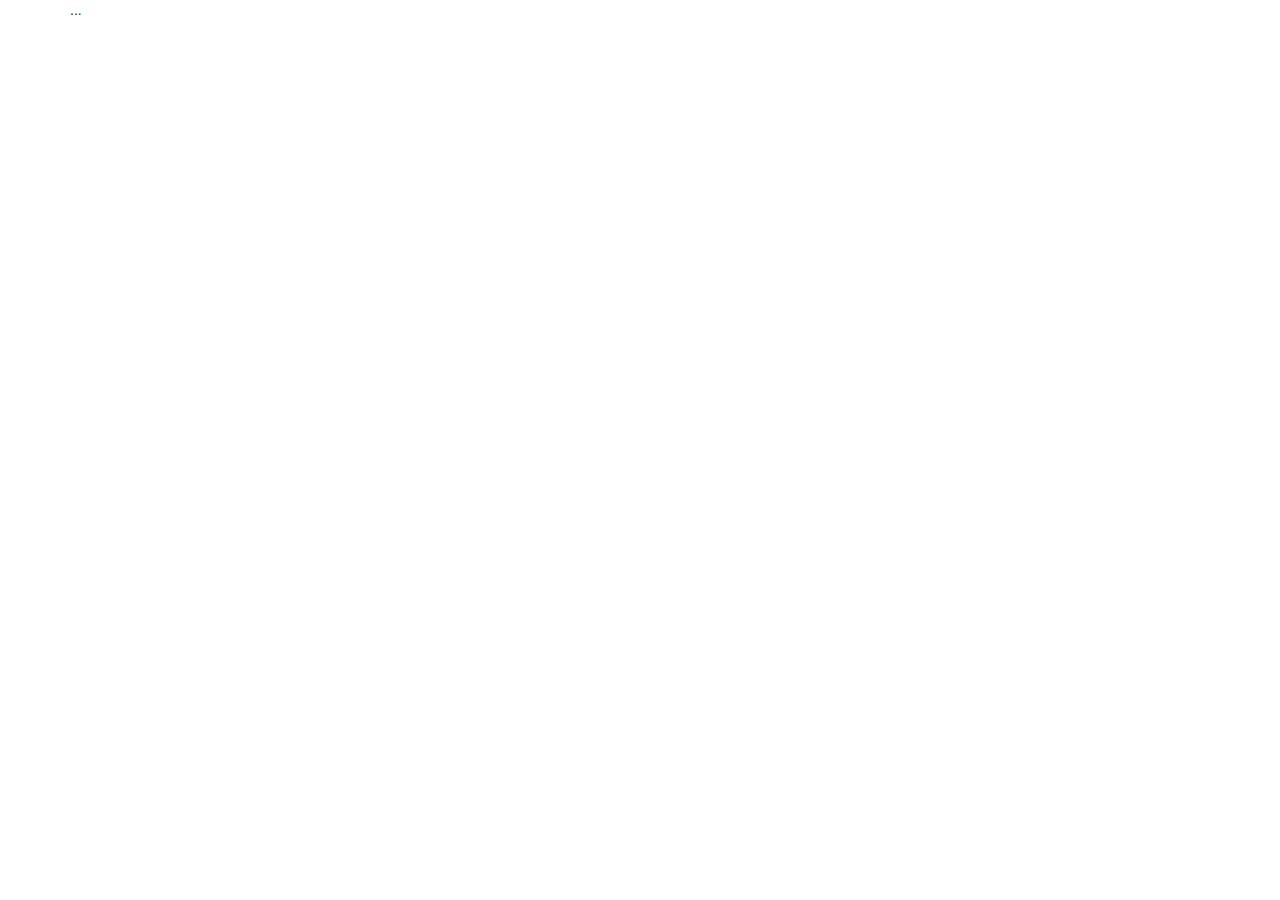
==== finance/internet-money-make/index.html @ 581698b9 "заготовка калькулятора заработка в интернете" ====
<!DOCTYPE html>
<html>
<head>
	<title>Калькулятор инвестиций</title>
	<meta charset="utf-8">
	<link href="https://stackpath.bootstrapcdn.com/bootstrap/3.4.1/css/bootstrap.min.css" rel="stylesheet" integrity="sha384-HSMxcRTRxnN+Bdg0JdbxYKrThecOKuH5zCYotlSAcp1+c8xmyTe9GYg1l9a69psu" crossorigin="anonymous">
	<script src="calcInternetMoneyMake.js"></script>
	<link rel="stylesheet" href="./calcInternetMoneyMake.css">
</head>
<body>
	<div class="container">			
		<div id="calcInternetMoneyMake"></div>
	</div>
	<script>
		calcInternetMoneyMake.init('#calcInternetMoneyMake');
	</script>
</body>
</html>
---- finance/internet-money-make/calcInternetMoneyMake.css ----
/**/
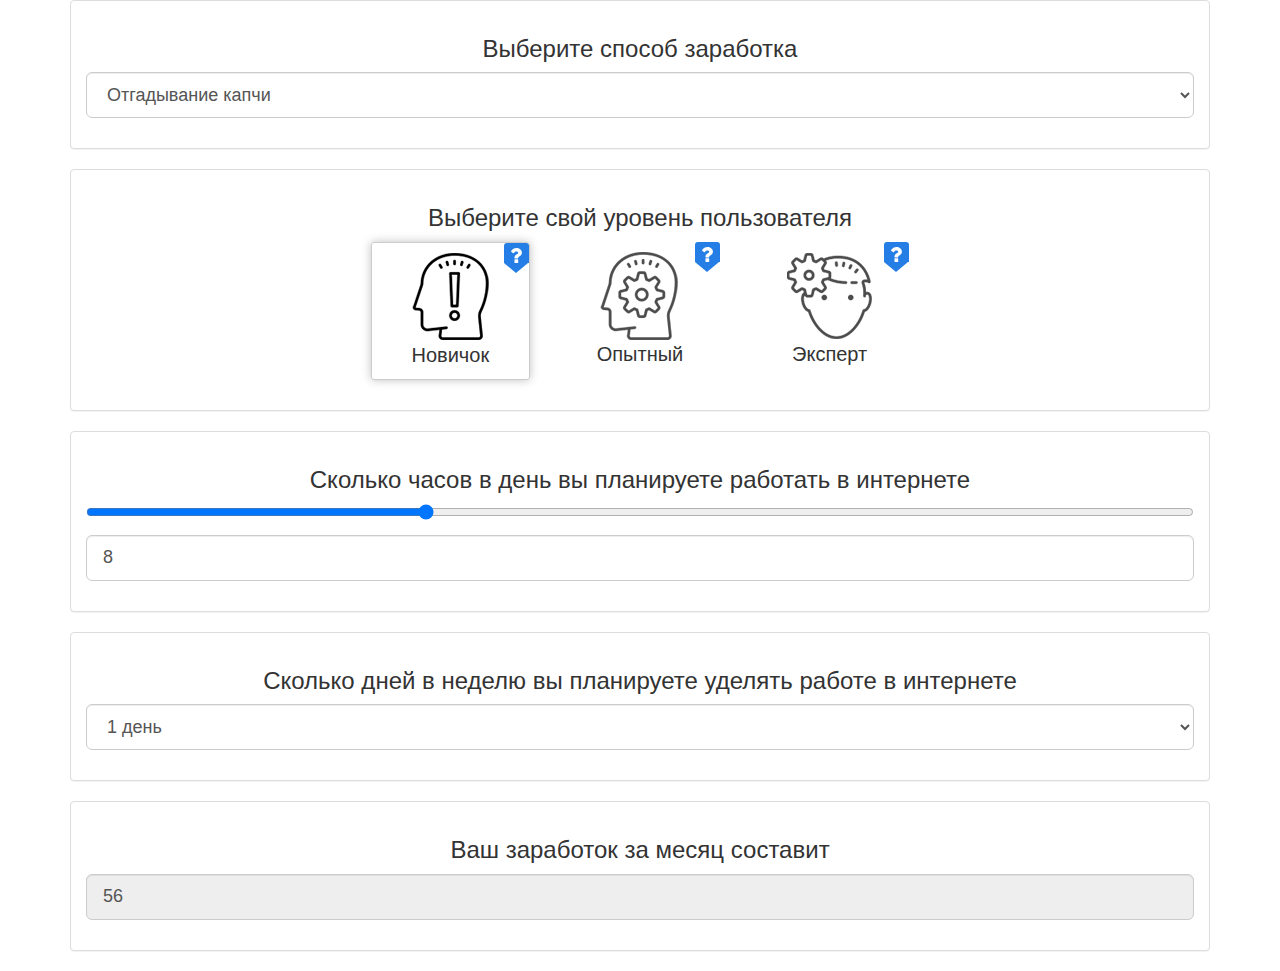
==== commit 39c323c0: "Калькулятор заработка в интернете - базовая реализация" ====
--- a/finance/internet-money-make/index.html
+++ b/finance/internet-money-make/index.html
@@ -1,7 +1,7 @@
 <!DOCTYPE html>
 <html>
 <head>
-	<title>Калькулятор инвестиций</title>
+	<title>Калькулятор заработка в интернете</title>
 	<meta charset="utf-8">
 	<link href="https://stackpath.bootstrapcdn.com/bootstrap/3.4.1/css/bootstrap.min.css" rel="stylesheet" integrity="sha384-HSMxcRTRxnN+Bdg0JdbxYKrThecOKuH5zCYotlSAcp1+c8xmyTe9GYg1l9a69psu" crossorigin="anonymous">
 	<script src="calcInternetMoneyMake.js"></script>
--- a/finance/internet-money-make/calcInternetMoneyMake.css
+++ b/finance/internet-money-make/calcInternetMoneyMake.css
@@ -1 +1,66 @@
-/**/
+.options-label {
+  position: relative;
+  width: 100%;
+  display: block;
+  margin: 0;
+  padding: 10px 15px;
+  text-align: center;
+  font-size: 20px;
+  font-weight: normal;
+  cursor: pointer;
+}
+
+input[name="options"]:checked ~ .options-label {
+  border: 1px solid #ccc;
+  border-radius: 3px;
+  box-shadow: 0px 0px 10px 0px rgba(0,0,0,.25);
+}
+
+.options-label__icon {
+  display: block;
+  margin: 0 auto;
+}
+
+.options-label__info-icon {
+  position: absolute;
+  right: 0;
+  top: 0;
+  width: 25px;
+  height: 20px;
+  border-radius: 3px 3px 0 0;
+  background-color: #247ee5;
+  background-repeat: no-repeat;
+  background-position: 50% 5px;
+  background-image: url("data:image/svg+xml,%3Csvg xmlns='http://www.w3.org/2000/svg' viewBox='0 0 365.442 365.442' width='15' height='15' fill='%23fff'%3E%3Cpath d='M212.994 274.074h-68.522c-3.042 0-5.708 1.149-7.992 3.429-2.286 2.286-3.427 4.948-3.427 7.994v68.525c0 3.046 1.145 5.712 3.427 7.994 2.284 2.279 4.947 3.426 7.992 3.426h68.522c3.042 0 5.715-1.144 7.99-3.426 2.29-2.282 3.433-4.948 3.433-7.994v-68.525c0-3.046-1.14-5.708-3.433-7.994-2.275-2.286-4.948-3.429-7.99-3.429zM302.935 68.951c-7.806-14.378-17.891-26.506-30.266-36.406-12.367-9.896-26.271-17.799-41.685-23.697C215.567 2.952 200.246 0 185.016 0 127.157 0 83 25.315 52.544 75.946c-1.521 2.473-2.046 5.137-1.571 7.993.478 2.852 1.953 5.232 4.427 7.135l46.824 35.691c2.474 1.52 4.854 2.281 7.139 2.281 3.427 0 6.375-1.525 8.852-4.57 13.702-17.128 23.887-28.072 30.548-32.833 8.186-5.518 18.461-8.276 30.833-8.276 11.61 0 21.838 3.046 30.692 9.132 8.85 6.092 13.271 13.135 13.271 21.129 0 8.942-2.375 16.178-7.135 21.698-4.757 5.518-12.754 10.845-23.986 15.986-14.842 6.661-28.457 16.988-40.823 30.978-12.375 13.991-18.558 28.885-18.558 44.682v12.847c0 3.62.994 7.187 2.996 10.708 2 3.524 4.425 5.283 7.282 5.283h68.521c3.046 0 5.708-1.472 7.994-4.432 2.279-2.942 3.426-6.036 3.426-9.267 0-4.757 2.617-11.14 7.847-19.13 5.235-7.994 11.752-14.186 19.562-18.565 7.419-4.186 13.219-7.56 17.411-10.133 4.196-2.566 9.664-6.715 16.423-12.421 6.756-5.712 11.991-11.375 15.698-16.988 3.713-5.614 7.046-12.896 9.996-21.844 2.956-8.945 4.428-18.558 4.428-28.835-.002-15.798-3.907-30.881-11.706-45.244z'/%3E%3C/svg%3E");
+}
+
+.options-label__info-icon::after {
+  content: "";
+  position: absolute;
+  top: 100%;
+  left: 0;
+  border-style: solid;
+  border-width: 10px 12.5px 0 12.5px;
+  border-color: #247ee5 transparent transparent transparent;
+}
+
+.options-label__info-tooltip {
+  position: absolute;
+  width: 290px;
+  left: calc(100% + 5px);
+  top: -1px;
+  color: #8a8a8a;
+  font-size: 20px;
+  text-align: left;
+  padding: 10px 15px;
+  background: #ffffff;
+  border: 1px solid #cccccc;
+  border-radius: 3px;
+  box-shadow: 0px 0px 10px 0px rgba(0,0,0,.25);
+  z-index: 1;
+  display: none;
+}
+
+.options-label__info-icon:hover ~ .options-label__info-tooltip {
+  display: block;
+}
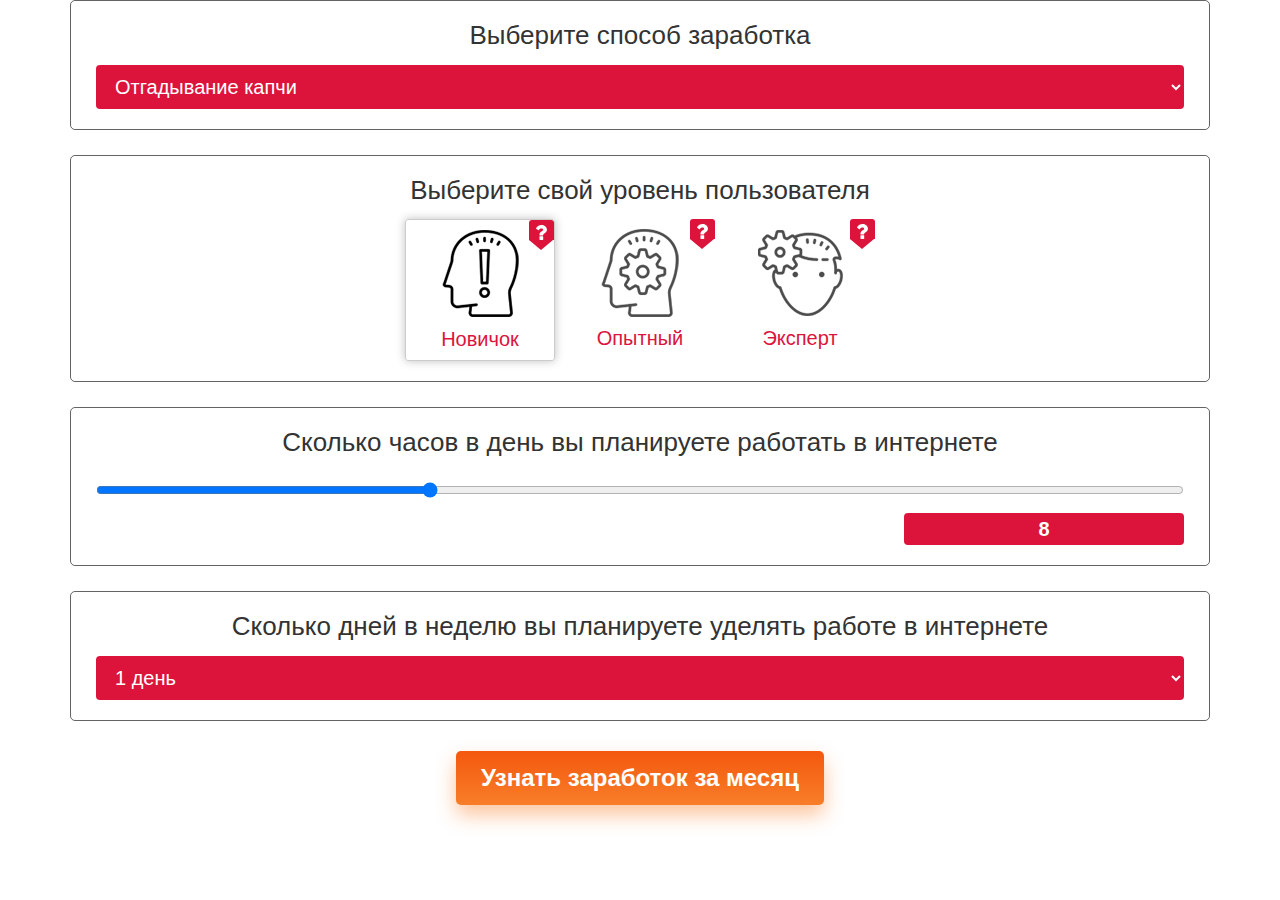
==== commit 6ae1d505: "Стилизовала калькулятор заработка в интернете" ====
--- a/finance/internet-money-make/index.html
+++ b/finance/internet-money-make/index.html
@@ -9,7 +9,7 @@
 </head>
 <body>
 	<div class="container">			
-		<div id="calcInternetMoneyMake"></div>
+		<div class="red" id="calcInternetMoneyMake"></div>
 	</div>
 	<script>
 		calcInternetMoneyMake.init('#calcInternetMoneyMake');
--- a/finance/internet-money-make/calcInternetMoneyMake.css
+++ b/finance/internet-money-make/calcInternetMoneyMake.css
@@ -1,27 +1,85 @@
-.options-label {
+.imm-form {
+  font-family: sans-serif;
+  text-align: center;
+}
+
+.imm-panel {
+  border: 1px solid #646464;
+  margin-bottom: 25px;
+  padding: 20px 25px;
+  font-size: 26px;
+  border-radius: 5px;
+  line-height: 1.1;
+}
+
+.imm-panel--result {
+  display: none;
+}
+
+.imm-panel__result {
+  font-size: 32px;
+  color: #247ee5;
+  text-align: center;
+}
+
+.imm-panel__title {
+  margin-bottom: 15px;
+}
+
+.imm-panel__select {
+  width: 100%;
+  padding: 10px 15px;
+  background-color: #247ee5;
+  color: #ffffff;
+  font-size: 20px;
+  border: none;
+  border-radius: 4px;
+}
+
+.imm-panel__option-wrap {
+  display: flex;
+  flex-wrap: wrap;
+  justify-content: center;
+}
+
+.imm-panel__option-item {
+  width: 160px;
+}
+
+.imm-panel__option-radio {
+  position: absolute;
+  width: 1px;
+  height: 1px;
+  padding: 0;
+  margin: -1px;
+  overflow: hidden;
+  clip: rect(0,0,0,0);
+  border: 0;
+}
+
+.imm-panel__option-label {
   position: relative;
-  width: 100%;
   display: block;
-  margin: 0;
+  margin: 0 5px;
   padding: 10px 15px;
-  text-align: center;
   font-size: 20px;
+  color: #247ee5;
   font-weight: normal;
   cursor: pointer;
 }
 
-input[name="options"]:checked ~ .options-label {
+.imm-panel__option-radio:checked ~ .imm-panel__option-label {
   border: 1px solid #ccc;
   border-radius: 3px;
   box-shadow: 0px 0px 10px 0px rgba(0,0,0,.25);
 }
 
-.options-label__icon {
+.imm-panel__option-icon {
   display: block;
-  margin: 0 auto;
+  margin: 0 auto 10px;
 }
 
-.options-label__info-icon {
+.imm-panel__option-info-icon {
   position: absolute;
   right: 0;
   top: 0;
@@ -34,17 +92,18 @@
   background-image: url("data:image/svg+xml,%3Csvg xmlns='http://www.w3.org/2000/svg' viewBox='0 0 365.442 365.442' width='15' height='15' fill='%23fff'%3E%3Cpath d='M212.994 274.074h-68.522c-3.042 0-5.708 1.149-7.992 3.429-2.286 2.286-3.427 4.948-3.427 7.994v68.525c0 3.046 1.145 5.712 3.427 7.994 2.284 2.279 4.947 3.426 7.992 3.426h68.522c3.042 0 5.715-1.144 7.99-3.426 2.29-2.282 3.433-4.948 3.433-7.994v-68.525c0-3.046-1.14-5.708-3.433-7.994-2.275-2.286-4.948-3.429-7.99-3.429zM302.935 68.951c-7.806-14.378-17.891-26.506-30.266-36.406-12.367-9.896-26.271-17.799-41.685-23.697C215.567 2.952 200.246 0 185.016 0 127.157 0 83 25.315 52.544 75.946c-1.521 2.473-2.046 5.137-1.571 7.993.478 2.852 1.953 5.232 4.427 7.135l46.824 35.691c2.474 1.52 4.854 2.281 7.139 2.281 3.427 0 6.375-1.525 8.852-4.57 13.702-17.128 23.887-28.072 30.548-32.833 8.186-5.518 18.461-8.276 30.833-8.276 11.61 0 21.838 3.046 30.692 9.132 8.85 6.092 13.271 13.135 13.271 21.129 0 8.942-2.375 16.178-7.135 21.698-4.757 5.518-12.754 10.845-23.986 15.986-14.842 6.661-28.457 16.988-40.823 30.978-12.375 13.991-18.558 28.885-18.558 44.682v12.847c0 3.62.994 7.187 2.996 10.708 2 3.524 4.425 5.283 7.282 5.283h68.521c3.046 0 5.708-1.472 7.994-4.432 2.279-2.942 3.426-6.036 3.426-9.267 0-4.757 2.617-11.14 7.847-19.13 5.235-7.994 11.752-14.186 19.562-18.565 7.419-4.186 13.219-7.56 17.411-10.133 4.196-2.566 9.664-6.715 16.423-12.421 6.756-5.712 11.991-11.375 15.698-16.988 3.713-5.614 7.046-12.896 9.996-21.844 2.956-8.945 4.428-18.558 4.428-28.835-.002-15.798-3.907-30.881-11.706-45.244z'/%3E%3C/svg%3E");
 }
 
-.options-label__info-icon::after {
+.imm-panel__option-info-icon::after {
   content: "";
   position: absolute;
   top: 100%;
   left: 0;
   border-style: solid;
   border-width: 10px 12.5px 0 12.5px;
-  border-color: #247ee5 transparent transparent transparent;
+  border-color: transparent;
+  border-top-color: #247ee5;
 }
 
-.options-label__info-tooltip {
+.imm-panel__option-info-tooltip {
   position: absolute;
   width: 290px;
   left: calc(100% + 5px);
@@ -56,11 +115,64 @@
   background: #ffffff;
   border: 1px solid #cccccc;
   border-radius: 3px;
-  box-shadow: 0px 0px 10px 0px rgba(0,0,0,.25);
+  box-shadow: 0px 0px 10px 0px rgba(0, 0, 0, 0.25);
   z-index: 1;
   display: none;
 }
 
-.options-label__info-icon:hover ~ .options-label__info-tooltip {
+.imm-panel__option-info-icon:hover ~ .imm-panel__option-info-tooltip {
   display: block;
 }
+
+.imm-panel__range {
+  width: 100%;
+  margin-bottom: 15px;
+  margin-top: 25px;
+}
+
+.imm-panel__hours-text-wrap {
+  text-align: right;
+}
+
+.imm-panel__hours-text {
+  background-color: #247ee5;
+  color: #ffffff;
+  text-align: center;
+  height: 32px;
+  width: 100%;
+  max-width: 280px;
+  font-size: 20px;
+  font-weight: 700;
+  border: none;
+  border-radius: 4px;
+}
+
+.imm-form__submit {
+  background-color: #f4580e;
+  background-image: linear-gradient(to bottom, rgba(244,88,14,1) 0%, rgba(248,126,41,1) 100%);
+  font-size: 24px;
+  font-weight: 700;
+  color: #ffffff;
+  padding: 10px 25px;
+  border: none;
+  border-radius: 5px;
+  box-shadow: 0 10px 20px 0 rgba(248, 126, 41, 0.45);
+  margin: 30px auto 0;
+  display: block;
+  cursor: pointer;
+}
+
+.red .imm-panel__select,
+.red .imm-panel__option-info-icon,
+.red .imm-panel__hours-text {
+  background-color: crimson;
+}
+
+.red .imm-panel__option-label,
+.red .imm-panel__result {
+  color: crimson;
+}
+
+.red .imm-panel__option-info-icon::after {
+  border-top-color: crimson;
+}